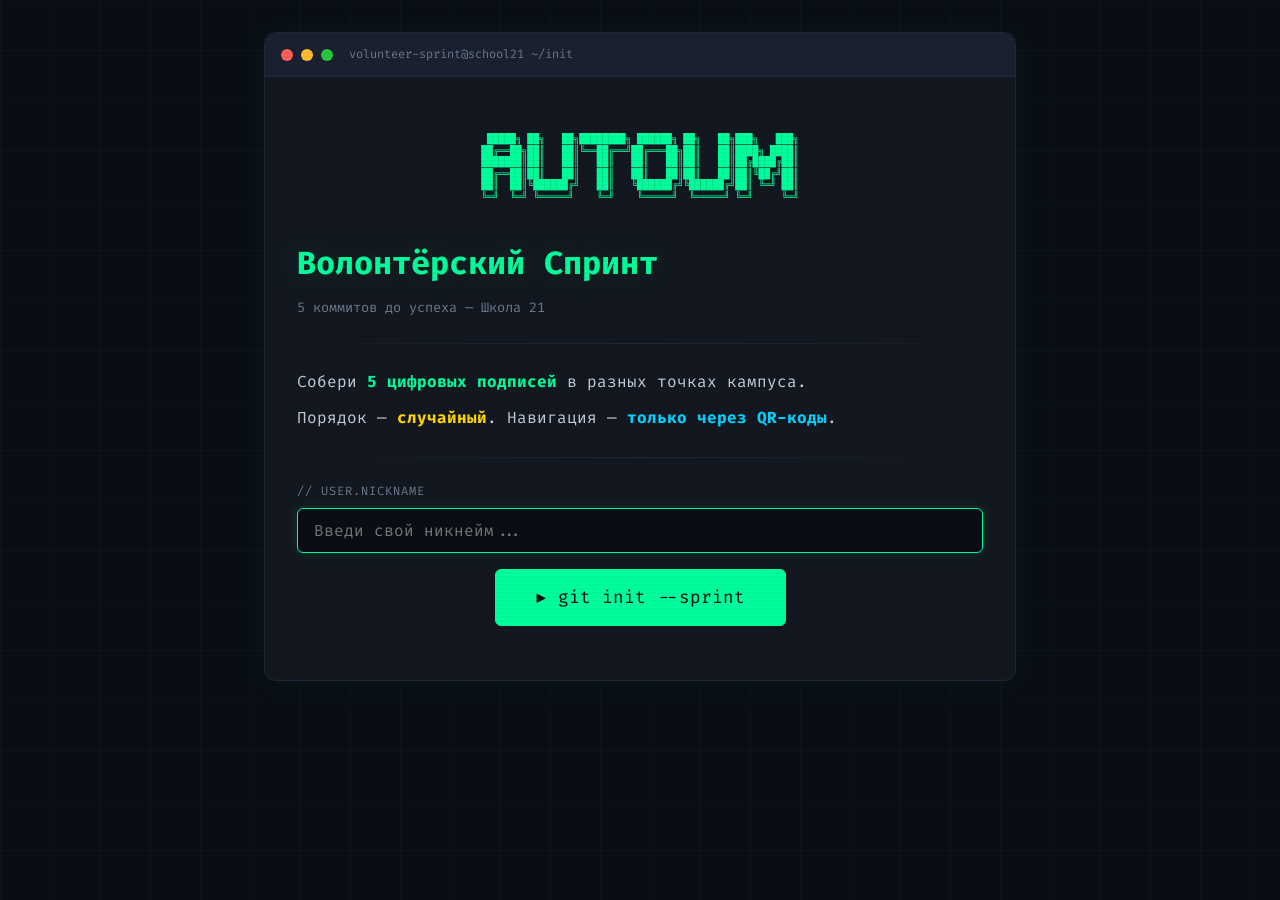
==== finish.html @ 0b8fd14d "Full backend: FastAPI + SQLite, number generation, Railway deploy - FastAPI backend with SQLite (par" ====
<!DOCTYPE html>
<html lang="ru">
<head>
  <meta charset="UTF-8">
  <meta name="viewport" content="width=device-width, initial-scale=1.0">
  <title>🏁 Финиш — git push | ⚡ Спринт</title>
  <link rel="stylesheet" href="css/style.css">
</head>
<body>
  <div class="container">
    <div class="terminal">
      <div class="terminal-header">
        <div class="terminal-dot red"></div>
        <div class="terminal-dot yellow"></div>
        <div class="terminal-dot green"></div>
        <span class="terminal-title">finish@volunteer-sprint</span>
      </div>
      <div class="terminal-body">

        <div id="progress"></div>

        <div class="title">git push</div>
        <div class="subtitle" id="subtitle">Загрузка...</div>

        <div class="separator"></div>

        <div class="code-block">
          <div><span class="comment">// Миссия: завершена ✓</span></div>
          <div><span class="comment">// Агент: <span id="agent-name">...</span></span></div>
          <div><span class="keyword">const</span> <span class="variable">password</span> = <span class="string" id="password-code">"..."</span>;</div>
          <div><span class="keyword">const</span> <span class="variable">time</span> = <span class="string" id="time-code">"..."</span>;</div>
          <div><span class="function">deploy</span>(<span class="variable">password</span>, <span class="variable">time</span>);</div>
        </div>

        <div class="text-center">
          <div class="text-xs text-dim mb-1">ТВОЙ ПАРОЛЬ:</div>
          <div id="password-display" class="password-display mb-2"></div>
        </div>

        <div class="text-center">
          <div class="text-xs text-dim mb-1">ВРЕМЯ ПРОХОЖДЕНИЯ:</div>
          <div id="finish-time" class="digit text-green" style="font-size:2.5rem">--:--.--</div>
        </div>

        <div class="text-center">
          <div class="text-xs text-dim mb-1">МАРШРУТ:</div>
          <div id="route-display" class="text-sm text-dim"></div>
        </div>

        <div id="my-numbers-section" class="text-center" style="margin-top:1rem">
          <div class="text-xs text-dim mb-1">НОМЕРКИ УЧАСТНИКА:</div>
          <div id="my-numbers-finish" class="my-numbers-list" style="justify-content:center"></div>
        </div>

        <div class="separator"></div>

        <div id="form-section">
          <div class="text-center mb-2">
            <span class="status status-info">Назови пароль организатору для подтверждения</span>
          </div>
          <div class="input-group">
            <label class="input-label" for="password-input">// password.verify</label>
            <input type="text" id="password-input" class="input" placeholder="Введи 5-значный пароль..." maxlength="5" autocomplete="off" inputmode="numeric" pattern="[0-9]*">
          </div>
          <div class="text-center mt-1">
            <div class="text-xs" id="verify-msg" style="min-height:1.2em"></div>
          </div>
          <div class="text-center mt-2">
            <button id="submit-btn" class="btn btn-primary glow" style="font-size:1rem; padding:0.8rem 2rem;">
              🚀 git push --force
            </button>
          </div>
        </div>

        <div id="result-section" style="display:none">
          <div class="status status-success text-center mb-2" style="font-size:1rem; padding:1rem">
            ✓ Пароль принят! Результат сохранён.
          </div>

          <div class="text-center mt-2 mb-2">
            <div class="text-xs text-dim mb-1">ТВОЁ МЕСТО:</div>
            <div id="player-rank" class="digit" style="font-size:3rem; color:var(--yellow)">--</div>
          </div>
        </div>

        <div class="separator"></div>

        <div class="text-xs text-dim mb-1 text-center">🏆 ТАБЛИЦА ЛИДЕРОВ</div>
        <div id="leaderboard" class="leaderboard"></div>

        <div class="nav-arrows" style="justify-content:center">
          <a href="start.html" class="btn" id="reset-btn">↺ Начать заново</a>
        </div>

      </div>
    </div>
  </div>

  <canvas id="confetti-canvas"></canvas>
  <script src="js/checkpoints.js"></script>
  <script>
    const API = window.location.origin;
    const DIGITS = [4, 2, 1, 3, 0];

    function formatTime(ms) {
      const t = Math.floor(ms / 1000);
      const m = Math.floor(t / 60);
      const s = t % 60;
      const cs = Math.floor((ms % 1000) / 10);
      return `${String(m).padStart(2,"0")}:${String(s).padStart(2,"0")}.${String(cs).padStart(2,"0")}`;
    }

    function renderProgress(current) {
      const el = document.getElementById("progress");
      if (!el) return;
      let steps = "";
      for (let i = 0; i < 5; i++) {
        const cls = i < current ? "completed" : i === current ? "active" : "";
        steps += `<div class="progress-step ${cls}">${i < current ? "✓" : i+1}</div>`;
      }
      el.innerHTML = `
        <div class="progress-label"><span>Прогресс</span><span>${current} / 5</span></div>
        <div class="progress-bar"><div class="progress-fill" style="width:${current/5*100}%"></div></div>
        <div class="progress-steps">${steps}</div>`;
    }

    function renderPasswordDisplay(digits) {
      const el = document.getElementById("password-display");
      if (!el) return;
      el.innerHTML = Array.from({length:5}, (_, i) => {
        const filled = digits[i] !== undefined;
        return `<div class="password-digit ${filled?"filled":""}">${filled ? digits[i] : "?"}</div>`;
      }).join("");
    }

    function renderLeaderboard(results, highlightName) {
      const el = document.getElementById("leaderboard");
      if (!el) return;
      if (!results.length) {
        el.innerHTML = '<p class="text-dim text-center" style="padding:2rem">Пока нет результатов.</p>';
        return;
      }
      const medals = ["🥇", "🥈", "🥉"];
      el.innerHTML = results.slice(0, 10).map((e, i) => {
        const rc = i === 0 ? "gold" : i === 1 ? "silver" : i === 2 ? "bronze" : "";
        const hl = e.nickname === highlightName ? " highlight" : "";
        return `<div class="leaderboard-row${hl}">
          <div class="leaderboard-rank ${rc}">${medals[i] || "#" + (i + 1)}</div>
          <div class="leaderboard-name">${esc(e.nickname)}</div>
          <div class="leaderboard-time">${e.time_formatted}</div>
        </div>`;
      }).join("");
    }

    function esc(t) { const d = document.createElement("div"); d.textContent = t; return d.innerHTML; }

    function confetti() {
      const c = document.getElementById("confetti-canvas");
      if (!c) return;
      const ctx = c.getContext("2d");
      c.width = innerWidth; c.height = innerHeight;
      const colors = ["#00ff9c","#00d4ff","#ffd700","#ff4757","#ff9f43"];
      const pieces = Array.from({length:100}, () => ({
        x:Math.random()*c.width, y:Math.random()*c.height-c.height,
        w:Math.random()*8+4, h:Math.random()*6+3,
        color:colors[Math.floor(Math.random()*colors.length)],
        speed:Math.random()*3+2, angle:Math.random()*360,
        spin:(Math.random()-0.5)*10, drift:(Math.random()-0.5)*2,
      }));
      let f=0;
      (function anim() {
        ctx.clearRect(0,0,c.width,c.height);
        for(const p of pieces){p.y+=p.speed;p.x+=p.drift;p.angle+=p.spin;
          ctx.save();ctx.translate(p.x,p.y);ctx.rotate(p.angle*Math.PI/180);
          ctx.fillStyle=p.color;ctx.fillRect(-p.w/2,-p.h/2,p.w,p.h);ctx.restore();}
        if(++f<300)requestAnimationFrame(anim);else ctx.clearRect(0,0,c.width,c.height);
      })();
    }

    (async function () {
      const token = localStorage.getItem("quest_token");
      if (!token) { location.href = "start.html"; return; }

      try {
        // Load progress from server
        const progRes = await fetch(API + "/api/progress?token=" + token);
        if (!progRes.ok) { location.href = "start.html"; return; }
        const prog = await progRes.json();

        if (prog.current_index < 5) {
          location.href = "run.html";
          return;
        }

        const order = prog.order;
        const completed = prog.completed;
        const nickname = prog.nickname;
        const startTime = new Date(prog.session.started_at).getTime();
        const elapsed = Date.now() - startTime;

        // Build password
        const collectedDigits = completed.map(id => DIGITS[id]);
        const pw = ["","","","",""];
        order.forEach((cpId, i) => { pw[cpId] = String(collectedDigits[i]); });
        const password = pw.join("");

        // Render
        renderProgress(5);
        document.getElementById("subtitle").textContent = "Все коммиты собраны. Миссия завершена.";
        document.getElementById("agent-name").textContent = nickname;
        document.getElementById("password-code").textContent = '"' + password + '"';
        document.getElementById("time-code").textContent = '"' + formatTime(elapsed) + '"';
        document.getElementById("finish-time").textContent = formatTime(elapsed);
        renderPasswordDisplay(collectedDigits);

        const routeLabels = order.map((id, i) => {
          const cp = CHECKPOINTS[id];
          return `<span class="text-green">${i + 1}</span>. ${cp.emoji} ${cp.title}`;
        });
        document.getElementById("route-display").innerHTML = routeLabels.join(" → ");

        // Hide numbers until password is verified
        document.getElementById("my-numbers-section").style.display = "none";

        confetti();

        // Keep timer updating
        let timerInterval = setInterval(() => {
          document.getElementById("finish-time").textContent = formatTime(Date.now() - startTime);
        }, 100);

        // Load leaderboard
        const lbRes = await fetch(API + "/api/results");
        const results = await lbRes.json();
        renderLeaderboard(results, nickname);

        // Password verify
        const input = document.getElementById("password-input");
        const btn = document.getElementById("submit-btn");
        const msg = document.getElementById("verify-msg");

        async function verify() {
          const val = input.value.trim();
          if (!val) {
            input.style.borderColor = "var(--red)";
            msg.textContent = "// ошибка: password required";
            msg.style.color = "var(--red)";
            input.focus();
            return;
          }
          if (val !== password) {
            input.style.borderColor = "var(--red)";
            msg.textContent = "// ошибка: неверный пароль. Попробуй снова.";
            msg.style.color = "var(--red)";
            input.value = "";
            input.focus();
            return;
          }

          clearInterval(timerInterval);
          btn.disabled = true;
          btn.textContent = "⟳ отправка...";

          // Submit to server
          await fetch(API + "/api/finish", {
            method: "POST",
            headers: {"Content-Type": "application/json"},
            body: JSON.stringify({token, time_ms: Date.now() - startTime, password}),
          });

          document.getElementById("form-section").style.display = "none";
          document.getElementById("result-section").style.display = "block";
          document.getElementById("finish-time").textContent = formatTime(Date.now() - startTime);

          // Show numbers after password verification
          if (prog.numbers) {
            const nums = prog.numbers.split(",").map(s => parseInt(s.trim())).filter(n => n >= 1 && n <= 21);
            if (nums.length) {
              document.getElementById("my-numbers-section").style.display = "block";
              document.getElementById("my-numbers-finish").innerHTML = nums.map(n =>
                '<div class="my-num">' + n + '</div>'
              ).join("");
            }
          }

          // Re-fetch leaderboard
          const lbRes2 = await fetch(API + "/api/results");
          const results2 = await lbRes2.json();
          renderLeaderboard(results2, nickname);

          const rank = results2.findIndex(e => e.nickname === nickname) + 1;
          document.getElementById("player-rank").textContent = rank >= 0 ? "#" + rank : "#10+";

          confetti();
        }

        btn.addEventListener("click", verify);
        input.addEventListener("keydown", e => { if (e.key === "Enter") verify(); });
        input.addEventListener("input", () => { input.style.borderColor = ""; msg.textContent = ""; });

      } catch (e) {
        document.getElementById("subtitle").textContent = "Ошибка сервера: " + e.message;
      }
    })();
  </script>
</body>
</html>
---- css/style.css ----
@import url('https://fonts.googleapis.com/css2?family=Fira+Code:wght@400;500;700&family=JetBrains+Mono:wght@400;700&display=swap');

:root {
  --bg: #0a0e14;
  --bg-card: #131820;
  --bg-card-hover: #1a2130;
  --green: #00ff9c;
  --green-dim: #00cc7a;
  --green-glow: rgba(0, 255, 156, 0.15);
  --blue: #00d4ff;
  --blue-dim: #00a8cc;
  --yellow: #ffd700;
  --red: #ff4757;
  --orange: #ff9f43;
  --text: #c5cdd9;
  --text-dim: #6b7a8d;
  --border: #1e2a3a;
  --border-glow: rgba(0, 255, 156, 0.3);
  --font-mono: 'Fira Code', 'JetBrains Mono', 'Courier New', monospace;
}

* {
  margin: 0;
  padding: 0;
  box-sizing: border-box;
}

html {
  font-size: 16px;
  scroll-behavior: smooth;
}

body {
  font-family: var(--font-mono);
  background: var(--bg);
  color: var(--text);
  min-height: 100vh;
  overflow-x: hidden;
  line-height: 1.6;
}

/* Scanline overlay */
body::before {
  content: '';
  position: fixed;
  top: 0;
  left: 0;
  width: 100%;
  height: 100%;
  background: repeating-linear-gradient(
    0deg,
    transparent,
    transparent 2px,
    rgba(0, 0, 0, 0.03) 2px,
    rgba(0, 0, 0, 0.03) 4px
  );
  pointer-events: none;
  z-index: 9999;
}

/* Grid background */
body::after {
  content: '';
  position: fixed;
  top: 0;
  left: 0;
  width: 100%;
  height: 100%;
  background-image:
    linear-gradient(rgba(0, 255, 156, 0.03) 1px, transparent 1px),
    linear-gradient(90deg, rgba(0, 255, 156, 0.03) 1px, transparent 1px);
  background-size: 50px 50px;
  pointer-events: none;
  z-index: -1;
}

.container {
  max-width: 800px;
  margin: 0 auto;
  padding: 2rem 1.5rem;
  position: relative;
  z-index: 1;
}

/* Terminal window */
.terminal {
  background: var(--bg-card);
  border: 1px solid var(--border);
  border-radius: 12px;
  overflow: hidden;
  box-shadow: 0 0 40px rgba(0, 255, 156, 0.05);
  margin-bottom: 2rem;
}

.terminal-header {
  background: #1a2130;
  padding: 0.75rem 1rem;
  display: flex;
  align-items: center;
  gap: 0.5rem;
  border-bottom: 1px solid var(--border);
}

.terminal-dot {
  width: 12px;
  height: 12px;
  border-radius: 50%;
}

.terminal-dot.red { background: #ff5f57; }
.terminal-dot.yellow { background: #febc2e; }
.terminal-dot.green { background: #28c840; }

.terminal-title {
  color: var(--text-dim);
  font-size: 0.75rem;
  margin-left: 0.5rem;
  flex: 1;
}

.terminal-body {
  padding: 2rem;
}

/* Progress bar */
.progress-container {
  margin-bottom: 2rem;
}

.progress-label {
  font-size: 0.75rem;
  color: var(--text-dim);
  margin-bottom: 0.5rem;
  display: flex;
  justify-content: space-between;
}

.progress-bar {
  height: 6px;
  background: var(--border);
  border-radius: 3px;
  overflow: hidden;
  position: relative;
}

.progress-fill {
  height: 100%;
  background: linear-gradient(90deg, var(--green), var(--blue));
  border-radius: 3px;
  transition: width 0.8s cubic-bezier(0.4, 0, 0.2, 1);
  box-shadow: 0 0 10px var(--green-glow);
}

.progress-steps {
  display: flex;
  justify-content: space-between;
  margin-top: 0.5rem;
}

.progress-step {
  width: 28px;
  height: 28px;
  border-radius: 50%;
  background: var(--bg);
  border: 2px solid var(--border);
  display: flex;
  align-items: center;
  justify-content: center;
  font-size: 0.7rem;
  color: var(--text-dim);
  transition: all 0.3s ease;
}

.progress-step.active {
  border-color: var(--green);
  color: var(--green);
  box-shadow: 0 0 10px var(--green-glow);
}

.progress-step.completed {
  background: var(--green);
  border-color: var(--green);
  color: var(--bg);
}

/* Timer */
.timer {
  position: fixed;
  top: 1rem;
  right: 1rem;
  background: var(--bg-card);
  border: 1px solid var(--border);
  border-radius: 8px;
  padding: 0.5rem 1rem;
  font-size: 1.1rem;
  color: var(--green);
  font-family: var(--font-mono);
  z-index: 100;
  box-shadow: 0 0 20px rgba(0, 255, 156, 0.1);
}

.timer-label {
  font-size: 0.6rem;
  color: var(--text-dim);
  text-transform: uppercase;
  letter-spacing: 1px;
}

/* Typing effect */
.typing-text {
  overflow: hidden;
  white-space: normal;
}

.typing-cursor {
  display: inline-block;
  width: 2px;
  height: 1em;
  background: var(--green);
  animation: blink 1s step-end infinite;
  vertical-align: text-bottom;
  margin-left: 2px;
}

@keyframes blink {
  50% { opacity: 0; }
}

/* Riddle text */
.riddle {
  font-size: 1.1rem;
  color: var(--blue);
  line-height: 1.8;
  margin: 1.5rem 0;
  padding: 1rem 1.5rem;
  border-left: 3px solid var(--blue);
  background: rgba(0, 212, 255, 0.05);
  border-radius: 0 8px 8px 0;
}

.riddle em {
  color: var(--yellow);
  font-style: normal;
}

/* Code block */
.code-block {
  background: #0d1117;
  border: 1px solid var(--border);
  border-radius: 8px;
  padding: 1rem 1.5rem;
  margin: 1rem 0;
  font-size: 0.9rem;
  overflow-x: auto;
}

.code-block .comment { color: var(--text-dim); }
.code-block .keyword { color: var(--purple, #c678dd); }
.code-block .string { color: var(--green); }
.code-block .function { color: var(--blue); }
.code-block .variable { color: var(--orange); }
.code-block .number { color: var(--yellow); }

/* Buttons */
.btn {
  display: inline-flex;
  align-items: center;
  gap: 0.5rem;
  padding: 0.8rem 1.5rem;
  border: 1px solid var(--green);
  background: transparent;
  color: var(--green);
  font-family: var(--font-mono);
  font-size: 0.9rem;
  border-radius: 6px;
  cursor: pointer;
  transition: all 0.3s ease;
  text-decoration: none;
}

.btn:hover {
  background: var(--green);
  color: var(--bg);
  box-shadow: 0 0 20px var(--green-glow);
  transform: translateY(-2px);
}

.btn-primary {
  background: var(--green);
  color: var(--bg);
}

.btn-primary:hover {
  background: var(--green-dim);
  box-shadow: 0 0 30px var(--green-glow);
}

.btn-blue {
  border-color: var(--blue);
  color: var(--blue);
}

.btn-blue:hover {
  background: var(--blue);
  color: var(--bg);
  box-shadow: 0 0 20px rgba(0, 212, 255, 0.3);
}

/* Status badge */
.status {
  display: inline-flex;
  align-items: center;
  gap: 0.4rem;
  padding: 0.3rem 0.8rem;
  border-radius: 20px;
  font-size: 0.75rem;
  font-weight: 500;
}

.status-success {
  background: rgba(0, 255, 156, 0.1);
  color: var(--green);
  border: 1px solid rgba(0, 255, 156, 0.3);
}

.status-info {
  background: rgba(0, 212, 255, 0.1);
  color: var(--blue);
  border: 1px solid rgba(0, 212, 255, 0.3);
}

.status-warning {
  background: rgba(255, 215, 0, 0.1);
  color: var(--yellow);
  border: 1px solid rgba(255, 215, 0, 0.3);
}

/* ASCII art */
.ascii-art {
  font-size: 0.6rem;
  line-height: 1.2;
  color: var(--green);
  text-align: center;
  margin: 1.5rem 0;
  opacity: 0.8;
  white-space: pre;
}

/* Title */
.title {
  font-size: 2rem;
  font-weight: 700;
  color: var(--green);
  margin-bottom: 0.5rem;
  text-shadow: 0 0 30px var(--green-glow);
}

.subtitle {
  color: var(--text-dim);
  font-size: 0.85rem;
  margin-bottom: 1.5rem;
}

/* Checkpoint number */
.checkpoint-num {
  font-size: 4rem;
  font-weight: 700;
  color: var(--green);
  opacity: 0.15;
  position: absolute;
  top: 1rem;
  right: 1.5rem;
  line-height: 1;
}

/* Input */
.input {
  background: var(--bg);
  border: 1px solid var(--border);
  color: var(--text);
  font-family: var(--font-mono);
  font-size: 1rem;
  padding: 0.7rem 1rem;
  border-radius: 6px;
  width: 100%;
  outline: none;
  transition: border-color 0.3s;
}

.input:focus {
  border-color: var(--green);
  box-shadow: 0 0 10px var(--green-glow);
}

.input-group {
  margin: 1rem 0;
}

.input-label {
  display: block;
  font-size: 0.75rem;
  color: var(--text-dim);
  margin-bottom: 0.4rem;
  text-transform: uppercase;
  letter-spacing: 1px;
}

/* Leaderboard */
.leaderboard {
  margin: 1.5rem 0;
}

.leaderboard-row {
  display: flex;
  align-items: center;
  padding: 0.8rem 1rem;
  border-bottom: 1px solid var(--border);
  transition: background 0.2s;
}

.leaderboard-row:hover {
  background: var(--bg-card-hover);
}

.leaderboard-row.highlight {
  background: rgba(0, 255, 156, 0.05);
  border: 1px solid rgba(0, 255, 156, 0.2);
  border-radius: 6px;
}

.leaderboard-rank {
  width: 40px;
  font-size: 1.2rem;
  font-weight: 700;
}

.leaderboard-rank.gold { color: var(--yellow); }
.leaderboard-rank.silver { color: #c0c0c0; }
.leaderboard-rank.bronze { color: #cd7f32; }

.leaderboard-name {
  flex: 1;
  font-size: 0.9rem;
}

.leaderboard-time {
  font-size: 0.9rem;
  color: var(--green);
  font-weight: 500;
}

/* Glitch effect */
@keyframes glitch {
  0%, 100% { transform: translate(0); }
  20% { transform: translate(-2px, 2px); }
  40% { transform: translate(-2px, -2px); }
  60% { transform: translate(2px, 2px); }
  80% { transform: translate(2px, -2px); }
}

.glitch {
  animation: glitch 0.3s ease-in-out;
}

/* Pulse */
@keyframes pulse {
  0%, 100% { opacity: 1; }
  50% { opacity: 0.5; }
}

.pulse {
  animation: pulse 2s ease-in-out infinite;
}

/* Glow */
@keyframes glow {
  0%, 100% { box-shadow: 0 0 5px var(--green-glow); }
  50% { box-shadow: 0 0 20px var(--green-glow), 0 0 40px rgba(0, 255, 156, 0.1); }
}

.glow {
  animation: glow 2s ease-in-out infinite;
}

/* Fade in */
@keyframes fadeIn {
  from { opacity: 0; transform: translateY(10px); }
  to { opacity: 1; transform: translateY(0); }
}

.fade-in {
  animation: fadeIn 0.5s ease forwards;
}

.fade-in-delay-1 { animation-delay: 0.1s; opacity: 0; }
.fade-in-delay-2 { animation-delay: 0.2s; opacity: 0; }
.fade-in-delay-3 { animation-delay: 0.3s; opacity: 0; }
.fade-in-delay-4 { animation-delay: 0.4s; opacity: 0; }
.fade-in-delay-5 { animation-delay: 0.5s; opacity: 0; }

/* Digit display */
.digit-display {
  text-align: center;
  margin: 2rem 0;
}

.digit {
  font-size: 5rem;
  font-weight: 700;
  color: var(--yellow);
  text-shadow: 0 0 30px rgba(255, 215, 0, 0.3);
  display: inline-block;
  animation: digitReveal 0.6s cubic-bezier(0.34, 1.56, 0.64, 1);
}

@keyframes digitReveal {
  from { transform: scale(0) rotate(-180deg); opacity: 0; }
  to { transform: scale(1) rotate(0deg); opacity: 1; }
}

/* Password display */
.password-display {
  display: flex;
  gap: 0.5rem;
  justify-content: center;
  margin: 1.5rem 0;
  flex-wrap: wrap;
}

.password-digit {
  width: 60px;
  height: 70px;
  display: flex;
  align-items: center;
  justify-content: center;
  font-size: 2rem;
  font-weight: 700;
  border: 2px solid var(--border);
  border-radius: 8px;
  background: var(--bg);
  color: var(--text-dim);
  transition: all 0.3s ease;
}

.password-digit.filled {
  border-color: var(--green);
  color: var(--green);
  box-shadow: 0 0 15px var(--green-glow);
}

.my-numbers-list {
  display: flex;
  gap: 0.5rem;
  justify-content: center;
  flex-wrap: wrap;
  margin: 0.5rem 0;
}

.my-num {
  width: 44px;
  height: 44px;
  display: flex;
  align-items: center;
  justify-content: center;
  font-size: 1.2rem;
  font-weight: 700;
  color: var(--green);
  border: 2px solid var(--green);
  border-radius: 8px;
  background: var(--bg);
  animation: digitReveal 0.4s cubic-bezier(0.34,1.56,0.64,1) backwards;
}

.my-num:nth-child(1) { animation-delay: 0.1s; }
.my-num:nth-child(2) { animation-delay: 0.2s; }
.my-num:nth-child(3) { animation-delay: 0.3s; }
.my-num:nth-child(4) { animation-delay: 0.4s; }
.my-num:nth-child(5) { animation-delay: 0.5s; }

.password-digit.active {
  border-color: var(--yellow);
  color: var(--yellow);
  animation: pulse 1s ease-in-out infinite;
}

/* Responsive */
@media (max-width: 600px) {
  .container {
    padding: 1rem;
  }

  .terminal-body {
    padding: 1.5rem 1rem;
  }

  .title {
    font-size: 1.4rem;
  }

  .ascii-art {
    font-size: 0.4rem;
  }

  .timer {
    font-size: 0.9rem;
    padding: 0.4rem 0.8rem;
  }

  .password-digit {
    width: 48px;
    height: 56px;
    font-size: 1.5rem;
  }
}

/* Confetti canvas */
#confetti-canvas {
  position: fixed;
  top: 0;
  left: 0;
  width: 100%;
  height: 100%;
  pointer-events: none;
  z-index: 9998;
}

/* Hint toggle */
.hint-toggle {
  color: var(--text-dim);
  font-size: 0.8rem;
  cursor: pointer;
  user-select: none;
  margin-top: 1rem;
  display: inline-flex;
  align-items: center;
  gap: 0.3rem;
  transition: color 0.2s;
}

.hint-toggle:hover {
  color: var(--yellow);
}

.hint-content {
  max-height: 0;
  overflow: hidden;
  transition: max-height 0.3s ease;
  color: var(--text-dim);
  font-size: 0.85rem;
  padding: 0 0.5rem;
  border-left: 2px solid var(--border);
  margin-top: 0.5rem;
}

.hint-content.visible {
  max-height: 200px;
}

/* Navigation arrows */
.nav-arrows {
  display: flex;
  justify-content: space-between;
  margin-top: 2rem;
  padding-top: 1rem;
  border-top: 1px solid var(--border);
}

.nav-arrow {
  color: var(--text-dim);
  text-decoration: none;
  font-size: 0.8rem;
  display: flex;
  align-items: center;
  gap: 0.3rem;
  transition: color 0.2s;
}

.nav-arrow:hover {
  color: var(--green);
}

/* Separator */
.separator {
  height: 1px;
  background: linear-gradient(90deg, transparent, var(--border), transparent);
  margin: 1.5rem 0;
}

/* Flex utilities */
.flex { display: flex; }
.flex-col { flex-direction: column; }
.items-center { align-items: center; }
.justify-center { justify-content: center; }
.gap-1 { gap: 0.5rem; }
.gap-2 { gap: 1rem; }
.gap-3 { gap: 1.5rem; }
.mt-1 { margin-top: 0.5rem; }
.mt-2 { margin-top: 1rem; }
.mt-3 { margin-top: 1.5rem; }
.mb-1 { margin-bottom: 0.5rem; }
.mb-2 { margin-bottom: 1rem; }
.mb-3 { margin-bottom: 1.5rem; }
.text-center { text-align: center; }
.text-green { color: var(--green); }
.text-blue { color: var(--blue); }
.text-yellow { color: var(--yellow); }
.text-red { color: var(--red); }
.text-dim { color: var(--text-dim); }
.text-sm { font-size: 0.8rem; }
.text-xs { font-size: 0.7rem; }
.font-bold { font-weight: 700; }
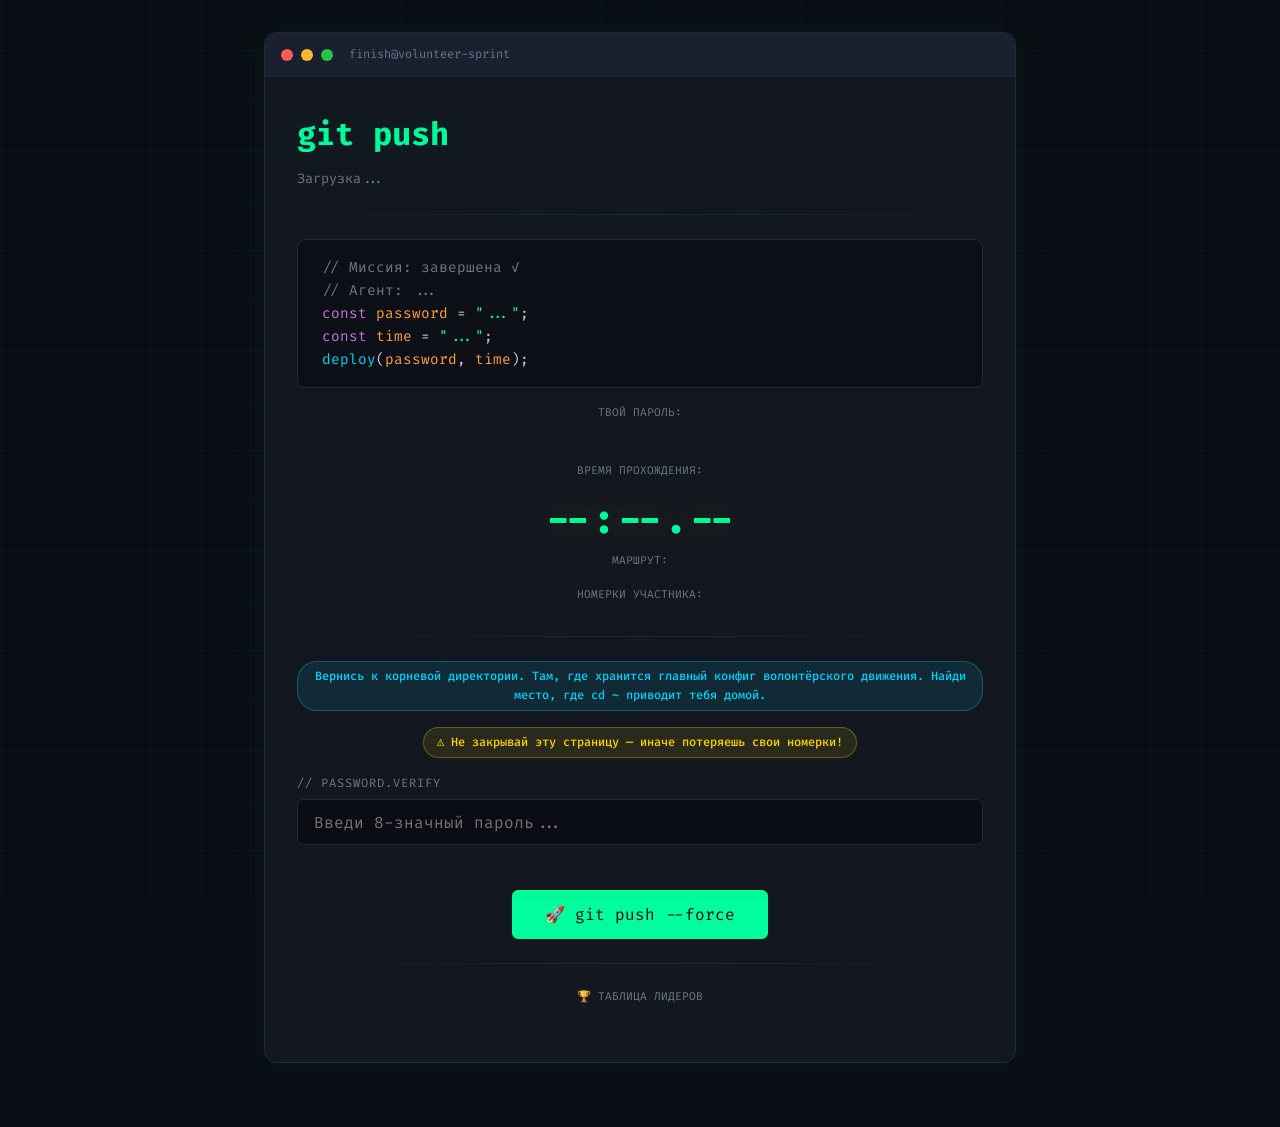
==== commit 71035fde: "Admin: dynamic checkpoint management with DB CRUD + QR generation; frontend loads checkpoints from A" ====
--- a/finish.html
+++ b/finish.html
@@ -56,11 +56,14 @@
 
         <div id="form-section">
           <div class="text-center mb-2">
-            <span class="status status-info">Назови пароль организатору для подтверждения</span>
+            <span class="status status-info">Вернись к корневой директории. Там, где хранится главный конфиг волонтёрского движения. Найди место, где cd ~ приводит тебя домой.</span>
+          </div>
+          <div class="text-center mb-2">
+            <span class="status status-warning" style="font-size:0.75rem">⚠ Не закрывай эту страницу — иначе потеряешь свои номерки!</span>
           </div>
           <div class="input-group">
             <label class="input-label" for="password-input">// password.verify</label>
-            <input type="text" id="password-input" class="input" placeholder="Введи 5-значный пароль..." maxlength="5" autocomplete="off" inputmode="numeric" pattern="[0-9]*">
+            <input type="text" id="password-input" class="input" placeholder="Введи 8-значный пароль..." maxlength="8" autocomplete="off" inputmode="numeric" pattern="[0-9]*">
           </div>
           <div class="text-center mt-1">
             <div class="text-xs" id="verify-msg" style="min-height:1.2em"></div>
@@ -88,9 +91,6 @@
         <div class="text-xs text-dim mb-1 text-center">🏆 ТАБЛИЦА ЛИДЕРОВ</div>
         <div id="leaderboard" class="leaderboard"></div>
 
-        <div class="nav-arrows" style="justify-content:center">
-          <a href="start.html" class="btn" id="reset-btn">↺ Начать заново</a>
-        </div>
 
       </div>
     </div>
@@ -100,7 +100,6 @@
   <script src="js/checkpoints.js"></script>
   <script>
     const API = window.location.origin;
-    const DIGITS = [4, 2, 1, 3, 0];
 
     function formatTime(ms) {
       const t = Math.floor(ms / 1000);
@@ -113,21 +112,23 @@
     function renderProgress(current) {
       const el = document.getElementById("progress");
       if (!el) return;
+      const total = CHECKPOINTS.filter(c => c).length || 8;
       let steps = "";
-      for (let i = 0; i < 5; i++) {
+      for (let i = 0; i < total; i++) {
         const cls = i < current ? "completed" : i === current ? "active" : "";
         steps += `<div class="progress-step ${cls}">${i < current ? "✓" : i+1}</div>`;
       }
       el.innerHTML = `
-        <div class="progress-label"><span>Прогресс</span><span>${current} / 5</span></div>
-        <div class="progress-bar"><div class="progress-fill" style="width:${current/5*100}%"></div></div>
+        <div class="progress-label"><span>Прогресс</span><span>${current} / ${total}</span></div>
+        <div class="progress-bar"><div class="progress-fill" style="width:${current/total*100}%"></div></div>
         <div class="progress-steps">${steps}</div>`;
     }
 
     function renderPasswordDisplay(digits) {
       const el = document.getElementById("password-display");
       if (!el) return;
-      el.innerHTML = Array.from({length:5}, (_, i) => {
+      const total = CHECKPOINTS.filter(c => c).length || 8;
+      el.innerHTML = Array.from({length:total}, (_, i) => {
         const filled = digits[i] !== undefined;
         return `<div class="password-digit ${filled?"filled":""}">${filled ? digits[i] : "?"}</div>`;
       }).join("");
@@ -178,6 +179,7 @@
     }
 
     (async function () {
+      await loadCheckpoints();
       const token = localStorage.getItem("quest_token");
       if (!token) { location.href = "start.html"; return; }
 
@@ -187,7 +189,8 @@
         if (!progRes.ok) { location.href = "start.html"; return; }
         const prog = await progRes.json();
 
-        if (prog.current_index < 5) {
+        const totalCp = CHECKPOINTS.filter(c => c).length || 8;
+        if (prog.current_index < totalCp) {
           location.href = "run.html";
           return;
         }
@@ -198,14 +201,12 @@
         const startTime = new Date(prog.session.started_at).getTime();
         const elapsed = Date.now() - startTime;
 
-        // Build password
+        // Build password in visit order
         const collectedDigits = completed.map(id => DIGITS[id]);
-        const pw = ["","","","",""];
-        order.forEach((cpId, i) => { pw[cpId] = String(collectedDigits[i]); });
-        const password = pw.join("");
+        const password = collectedDigits.join("");
 
         // Render
-        renderProgress(5);
+        renderProgress(totalCp);
         document.getElementById("subtitle").textContent = "Все коммиты собраны. Миссия завершена.";
         document.getElementById("agent-name").textContent = nickname;
         document.getElementById("password-code").textContent = '"' + password + '"';
